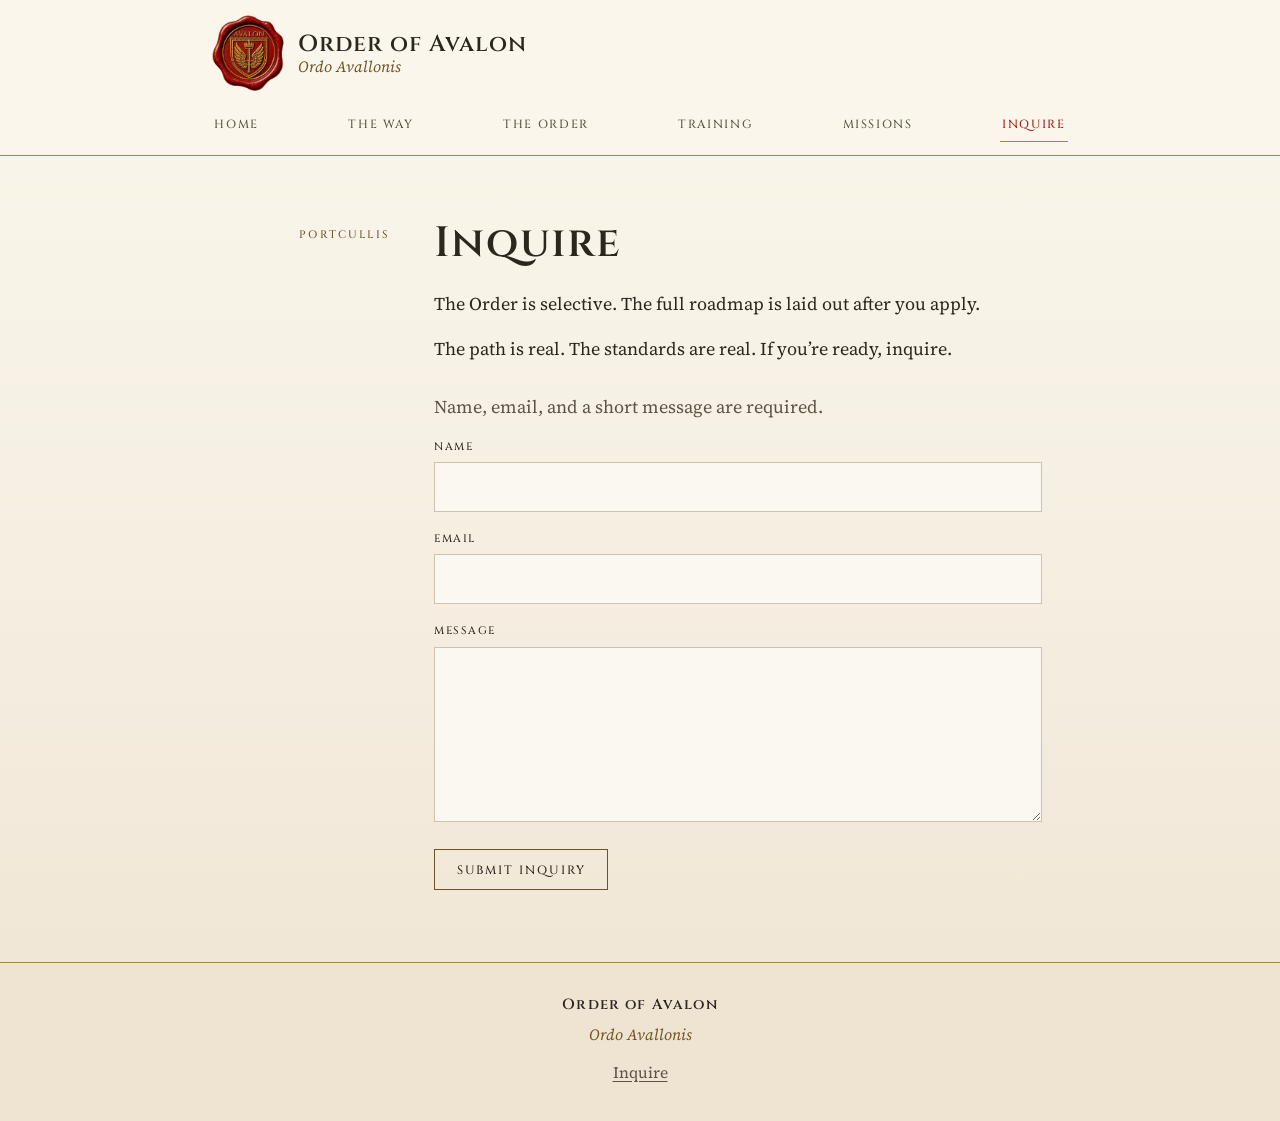
==== inquire.html @ dfb27de9 "Add the public Order of Avalon static site Place the HTML pages, stylesheet, seal, and GitHub Pages " ====
<!DOCTYPE html>
<html lang="en">
<head>
  <meta charset="utf-8">
  <meta name="viewport" content="width=device-width, initial-scale=1">
  <title>Inquire — Order of Avalon</title>
  <meta name="description" content="The Order of Avalon is selective. The path is real. The standards are real. If you're ready, inquire.">
  <meta name="theme-color" content="#fbf6ec">
  <link rel="icon" href="assets/seal.png" type="image/png">
  <link rel="preconnect" href="https://fonts.googleapis.com">
  <link rel="preconnect" href="https://fonts.gstatic.com" crossorigin>
  <link href="https://fonts.googleapis.com/css2?family=Cinzel:wght@500;600&family=Source+Serif+4:ital,opsz,wght@0,8..60,400;0,8..60,500;0,8..60,600;1,8..60,400&display=swap" rel="stylesheet">
  <link rel="stylesheet" href="css/styles.css">
</head>
<body>
  <a class="skip-link" href="#content">Skip to content</a>
  <header class="site-header">
    <div class="header-inner">
      <a class="brand" href="index.html">
        <img class="seal" src="assets/seal.png" width="393" height="415" alt="Order of Avalon seal">
        <span class="wordmark">
          <span class="name">Order of Avalon</span>
          <span class="latin">Ordo Avallonis</span>
        </span>
      </a>
      <nav class="site-nav" aria-label="Primary">
        <ul>
          <li><a href="index.html">Home</a></li>
          <li><a href="the-way.html">The Way</a></li>
          <li><a href="the-order.html">The Order</a></li>
          <li><a href="training.html">Training</a></li>
          <li><a href="missions.html">Missions</a></li>
          <li><a href="inquire.html" aria-current="page">Inquire</a></li>
        </ul>
      </nav>
    </div>
  </header>
  <main id="content" tabindex="-1">
    <article class="page">
      <p class="room">Portcullis</p>
      <div class="sheet">
        <h1>Inquire</h1>
        <p>The Order is selective. The full roadmap is laid out after you apply.</p>
        <p>The path is real. The standards are real. If you’re ready, inquire.</p>
        <noscript>
          <p class="quiet-note">If the form cannot be submitted from your browser, you will be able to reach the Order once a contact method is published.</p>
        </noscript>
        <!-- Set action to the form endpoint at deploy. Leave it unset until then. -->
        <form id="inquire-form" class="inquire-form" method="post" aria-describedby="required-note">
          <p class="quiet-note" id="required-note">Name, email, and a short message are required.</p>
          <div class="field">
            <label for="name">Name</label>
            <input id="name" name="name" type="text" autocomplete="name" required>
          </div>
          <div class="field">
            <label for="email">Email</label>
            <input id="email" name="email" type="email" autocomplete="email" required>
          </div>
          <div class="field">
            <label for="message">Message</label>
            <textarea id="message" name="message" rows="6" required></textarea>
          </div>
          <div class="form-actions">
            <button class="button" type="submit">Submit inquiry</button>
          </div>
          <p id="form-status" class="form-status" role="status" hidden></p>
        </form>
      </div>
    </article>
  </main>
  <footer class="site-footer">
    <div class="footer-inner">
      <p class="footer-mark">Order of Avalon</p>
      <p class="footer-latin">Ordo Avallonis</p>
      <p class="footer-inquire"><a href="inquire.html" aria-current="page">Inquire</a></p>
    </div>
  </footer>
  <script>
    (function () {
      var form = document.getElementById("inquire-form");
      if (!form || form.getAttribute("action")) return;
      form.addEventListener("submit", function (event) {
        event.preventDefault();
        var status = document.getElementById("form-status");
        if (!status) return;
        status.hidden = false;
        status.textContent = "Nothing was sent. The form is not connected, so your inquiry did not reach the Order.";
      });
    }());
  </script>
</body>
</html>
---- css/styles.css ----
/* Order of Avalon — public site
   Sunlit parchment, iron ink, a thread of gold.
   Seal red is an accent, used sparingly. */

:root {
  --parchment: #f6f0e4;
  --parchment-top: #fbf6ec;
  --parchment-deep: #efe4d2;
  --ink: #2c261f;
  --ink-soft: #5c5346;
  --seal: #9e1a15;
  --seal-deep: #7c1410;
  --gold: #a6843d;
  --gold-deep: #6e5424;
  --line: #e0d4c0;
  --field: #fbf8f2;
  --field-line: #cfc3ad;
  --measure: 38rem;
  --page: 56rem;
}

*,
*::before,
*::after {
  box-sizing: border-box;
}

html {
  color-scheme: light;
  font-size: 100%;
}

body {
  margin: 0;
  min-height: 100vh;
  display: flex;
  flex-direction: column;
  color: var(--ink);
  background-color: var(--parchment);
  background-image: linear-gradient(180deg, var(--parchment-top) 0%, var(--parchment) 42%, var(--parchment-deep) 100%);
  font-family: "Source Serif 4", Palatino, "Palatino Linotype", "Book Antiqua", Georgia, serif;
  font-size: 1.125rem;
  line-height: 1.65;
  text-wrap: pretty;
}

::selection {
  background: #e7d3a1;
  color: var(--ink);
}

img {
  max-width: 100%;
  height: auto;
}

a {
  color: inherit;
}

:focus-visible {
  outline: 2px solid var(--seal);
  outline-offset: 3px;
}

.skip-link {
  position: absolute;
  left: 0.75rem;
  top: -4rem;
  z-index: 20;
  padding: 0.5rem 0.75rem;
  background: var(--ink);
  color: var(--parchment-top);
  text-decoration: none;
}

.skip-link:focus {
  top: 0.75rem;
}

/* Header */

.site-header {
  position: relative;
  background: var(--parchment-top);
  border-bottom: 1px solid var(--line);
}

.site-header::after {
  content: "";
  position: absolute;
  left: 0;
  right: 0;
  bottom: -1px;
  height: 1px;
  background: var(--gold);
}

.header-inner {
  max-width: var(--page);
  margin-inline: auto;
  padding: 0.95rem 1.25rem 0.8rem;
  display: flex;
  flex-direction: column;
  align-items: stretch;
  gap: 0.8rem;
}

.brand {
  display: flex;
  align-items: center;
  gap: 0.85rem;
  width: fit-content;
  max-width: 100%;
  color: inherit;
  text-decoration: none;
}

.seal {
  height: 3.75rem;
  width: auto;
  flex: none;
  display: block;
}

.wordmark {
  display: flex;
  flex-direction: column;
  align-items: flex-start;
  gap: 0.2rem;
  min-width: 0;
}

.name,
.footer-mark,
h1,
h2,
.site-nav a,
.button,
.field label,
.virtues li,
.room {
  font-family: Cinzel, Palatino, "Palatino Linotype", Georgia, serif;
}

.name {
  font-weight: 600;
  font-size: clamp(1.05rem, 2.5vw, 1.45rem);
  letter-spacing: 0.045em;
  line-height: 1.05;
}

.brand:hover .name {
  color: var(--seal);
}

.latin,
.footer-latin {
  font-family: "Source Serif 4", Palatino, "Palatino Linotype", Georgia, serif;
  font-style: italic;
  font-weight: 400;
  color: var(--gold-deep);
}

.latin {
  font-size: 0.98rem;
  line-height: 1;
}

.site-nav ul {
  display: flex;
  flex-wrap: wrap;
  align-items: center;
  gap: 0.15rem 1.15rem;
  list-style: none;
  margin: 0;
  padding: 0.15rem 0 0;
}

.site-nav a {
  display: inline-block;
  padding: 0.55rem 0.15rem 0.4rem;
  font-weight: 500;
  font-size: 0.68rem;
  letter-spacing: 0.12em;
  text-transform: uppercase;
  text-decoration: none;
  color: var(--ink-soft);
  border-bottom: 1px solid transparent;
}

.site-nav a:hover {
  color: var(--seal);
}

.site-nav a[aria-current="page"] {
  color: var(--seal);
  border-bottom-color: var(--gold);
}

/* Page */

main {
  flex: 1;
  scroll-margin-top: 1rem;
}

main:focus {
  outline: none;
}

.page {
  max-width: var(--page);
  margin-inline: auto;
  padding: 2.5rem 1.25rem 4.5rem;
}

.room {
  margin: 0 0 0.85rem;
  font-weight: 500;
  font-size: 0.68rem;
  letter-spacing: 0.2em;
  text-transform: uppercase;
  color: var(--gold-deep);
}

.sheet > :first-child {
  margin-top: 0;
}

h1 {
  margin: 0 0 1.25rem;
  font-weight: 600;
  font-size: clamp(2rem, 5vw, 2.65rem);
  line-height: 1.15;
  letter-spacing: 0.03em;
  text-wrap: balance;
}

h1.pitch {
  font-family: "Source Serif 4", Palatino, "Palatino Linotype", Georgia, serif;
  font-weight: 500;
  font-size: clamp(1.45rem, 2.6vw, 1.85rem);
  line-height: 1.4;
  letter-spacing: 0;
  text-wrap: pretty;
}

h2 {
  margin: 2.75rem 0 0.85rem;
  font-weight: 600;
  font-size: 1.2rem;
  letter-spacing: 0.04em;
  line-height: 1.3;
  text-wrap: balance;
}

h2::before {
  content: "";
  display: block;
  width: 2rem;
  height: 1px;
  margin-bottom: 0.7rem;
  background: var(--gold);
}

p {
  margin: 0 0 1rem;
}

.rule {
  width: 2rem;
  height: 1px;
  margin: 1.75rem 0;
  border: 0;
  background: var(--gold);
}

.sheet a:not(.button) {
  color: var(--seal);
  text-decoration-thickness: 1px;
  text-underline-offset: 0.18em;
}

.sheet a:not(.button):hover {
  color: var(--seal-deep);
}

.sheet a:not(.button):visited {
  color: var(--seal);
}

.marks {
  list-style: none;
  margin: 0 0 1rem;
  padding: 0;
}

.marks li {
  position: relative;
  margin: 0.5rem 0;
  padding-left: 1.15rem;
}

.marks li::before {
  content: "";
  position: absolute;
  left: 0;
  top: 0.72em;
  width: 0.55rem;
  height: 1px;
  background: var(--gold);
}

.virtues {
  list-style: none;
  margin: 0.35rem 0 1.1rem;
  padding: 0;
}

.virtues li {
  display: inline;
  font-size: 0.92rem;
  letter-spacing: 0.05em;
}

.virtues li:not(:last-child)::after {
  content: " · ";
  color: var(--gold);
  letter-spacing: 0;
}

.door {
  margin: 2.25rem 0 0;
}

.button {
  display: inline-block;
  margin: 0;
  padding: 0.85rem 1.35rem;
  border: 1px solid var(--gold-deep);
  background: transparent;
  color: var(--ink);
  font-weight: 500;
  font-size: 0.75rem;
  letter-spacing: 0.16em;
  line-height: 1;
  text-transform: uppercase;
  text-decoration: none;
  cursor: pointer;
}

.button:hover {
  background: var(--seal);
  border-color: var(--seal);
  color: var(--parchment-top);
}

.button:active {
  background: var(--seal-deep);
  border-color: var(--seal-deep);
}

/* Inquire */

.quiet-note {
  color: var(--ink-soft);
}

.inquire-form {
  margin-top: 1.75rem;
}

.field {
  margin: 0 0 1.15rem;
}

.field label {
  display: block;
  margin-bottom: 0.4rem;
  font-weight: 500;
  font-size: 0.68rem;
  letter-spacing: 0.14em;
  text-transform: uppercase;
}

input,
textarea {
  width: 100%;
  padding: 0.7rem 0.75rem;
  border: 1px solid var(--field-line);
  border-radius: 0;
  background: var(--field);
  color: var(--ink);
  font: inherit;
  font-size: 1.05rem;
  line-height: 1.5;
}

textarea {
  resize: vertical;
  min-height: 9rem;
}

input:focus,
textarea:focus {
  outline: 2px solid var(--gold-deep);
  outline-offset: 1px;
  border-color: var(--gold-deep);
}

input:user-invalid,
textarea:user-invalid {
  border-color: var(--seal);
}

.form-actions {
  margin-top: 0.35rem;
}

.form-status {
  margin-top: 1rem;
  color: var(--ink-soft);
}

/* Footer */

.site-footer {
  position: relative;
  background: var(--parchment-deep);
  border-top: 1px solid var(--line);
  padding: 1.85rem 1.25rem 2.25rem;
}

.site-footer::before {
  content: "";
  position: absolute;
  left: 0;
  right: 0;
  top: -1px;
  height: 1px;
  background: var(--gold);
}

.footer-inner {
  max-width: var(--page);
  margin-inline: auto;
  text-align: center;
}

.footer-mark {
  margin: 0;
  font-weight: 600;
  font-size: 0.92rem;
  letter-spacing: 0.08em;
}

.footer-latin {
  margin: 0.28rem 0 0.75rem;
  font-size: 0.98rem;
}

.footer-inquire {
  margin: 0;
  font-size: 0.98rem;
}

.footer-inquire a {
  color: var(--ink-soft);
  text-underline-offset: 0.18em;
}

.footer-inquire a:hover {
  color: var(--seal);
}

@media (min-width: 720px) {
  .seal {
    height: 4.75rem;
  }

  .page {
    padding-top: 3.5rem;
  }

  .site-nav a {
    font-size: 0.74rem;
    letter-spacing: 0.14em;
  }
}

@media (min-width: 960px) {
  main {
    scroll-margin-top: 11rem;
  }

  .site-header {
    position: sticky;
    top: 0;
    z-index: 5;
  }

  .site-nav ul {
    justify-content: space-between;
  }

  .page {
    display: grid;
    grid-template-columns: 9.5rem minmax(0, var(--measure));
    column-gap: 2.75rem;
    justify-content: center;
    align-items: start;
    padding-top: 4rem;
  }

  .room {
    position: sticky;
    top: 10.75rem;
    margin: 0.4rem 0 0;
    text-align: right;
  }
}

@media (prefers-reduced-motion: reduce) {
  *,
  *::before,
  *::after {
    transition: none !important;
  }
}

@media print {
  .skip-link {
    display: none;
  }

  body {
    background: #fff;
    color: #000;
  }

  .site-header,
  .site-footer {
    position: static;
    background: #fff;
  }

  .site-header::after,
  .site-footer::before,
  h2::before {
    background: #000;
  }

  a {
    text-decoration: underline;
  }
}
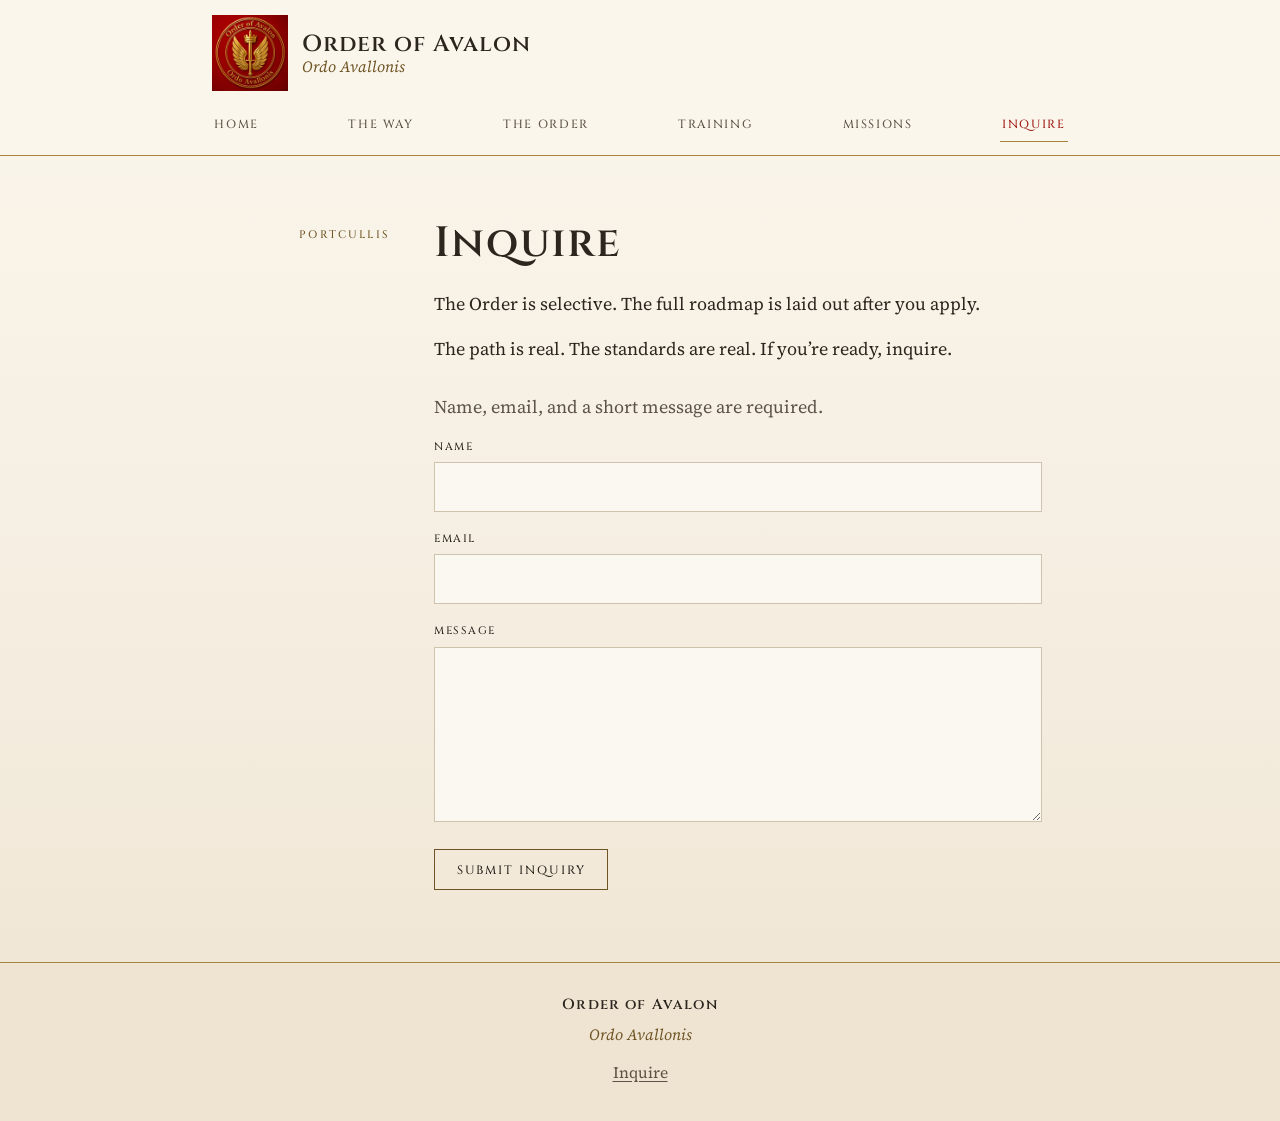
==== commit 90aef7a0: "Use the official seal and homepage banner Replace the wax-stamp header mark with the official seal o" ====
--- a/inquire.html
+++ b/inquire.html
@@ -6,7 +6,7 @@
   <title>Inquire — Order of Avalon</title>
   <meta name="description" content="The Order of Avalon is selective. The path is real. The standards are real. If you're ready, inquire.">
   <meta name="theme-color" content="#fbf6ec">
-  <link rel="icon" href="assets/seal.png" type="image/png">
+  <link rel="icon" href="assets/seal.jpg" type="image/jpeg">
   <link rel="preconnect" href="https://fonts.googleapis.com">
   <link rel="preconnect" href="https://fonts.gstatic.com" crossorigin>
   <link href="https://fonts.googleapis.com/css2?family=Cinzel:wght@500;600&family=Source+Serif+4:ital,opsz,wght@0,8..60,400;0,8..60,500;0,8..60,600;1,8..60,400&display=swap" rel="stylesheet">
@@ -17,7 +17,7 @@
   <header class="site-header">
     <div class="header-inner">
       <a class="brand" href="index.html">
-        <img class="seal" src="assets/seal.png" width="393" height="415" alt="Order of Avalon seal">
+        <img class="seal" src="assets/seal.jpg" width="1408" height="1408" alt="Order of Avalon seal">
         <span class="wordmark">
           <span class="name">Order of Avalon</span>
           <span class="latin">Ordo Avallonis</span>
--- a/css/styles.css
+++ b/css/styles.css
@@ -198,6 +198,18 @@
   border-bottom-color: var(--gold);
 }
 
+/* Homepage banner */
+
+.hero {
+  background: #6e1012;
+}
+
+.hero img {
+  display: block;
+  width: 100%;
+  height: auto;
+}
+
 /* Page */
 
 main {
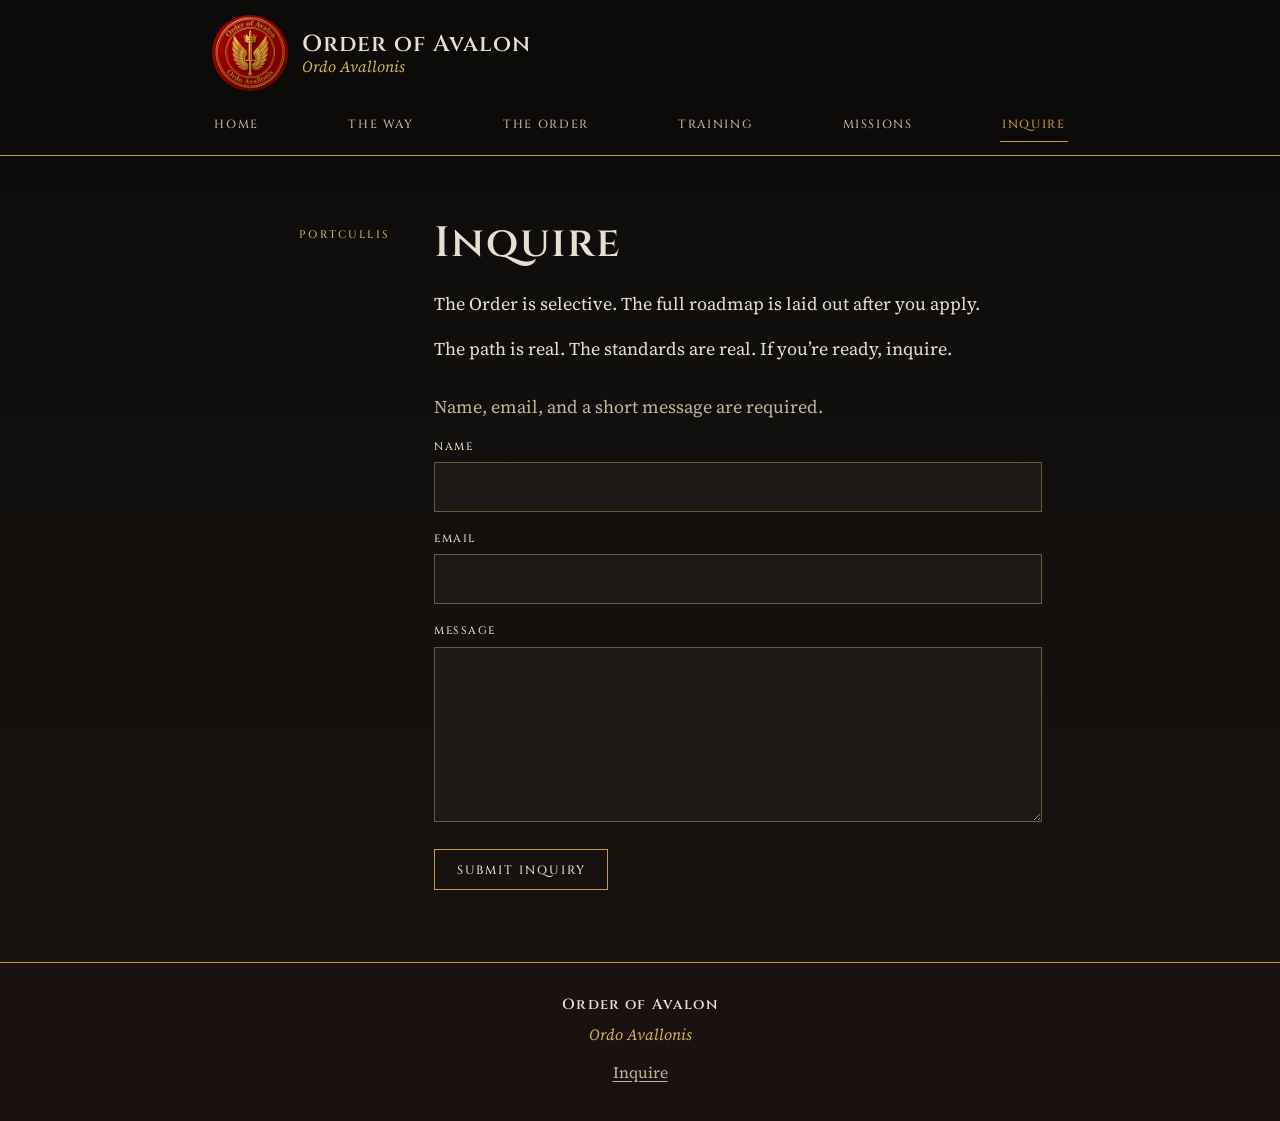
==== commit 9f0f1aef: "Apply the approved dark theme Replace the stylesheet with the approved dark palette and set the them" ====
--- a/inquire.html
+++ b/inquire.html
@@ -5,7 +5,7 @@
   <meta name="viewport" content="width=device-width, initial-scale=1">
   <title>Inquire — Order of Avalon</title>
   <meta name="description" content="The Order of Avalon is selective. The path is real. The standards are real. If you're ready, inquire.">
-  <meta name="theme-color" content="#fbf6ec">
+  <meta name="theme-color" content="#12100E">
   <link rel="icon" href="assets/seal.jpg" type="image/jpeg">
   <link rel="preconnect" href="https://fonts.googleapis.com">
   <link rel="preconnect" href="https://fonts.gstatic.com" crossorigin>
--- a/css/styles.css
+++ b/css/styles.css
@@ -1,20 +1,20 @@
-/* Order of Avalon — public site
-   Sunlit parchment, iron ink, a thread of gold.
-   Seal red is an accent, used sparingly. */
+/* Order of Avalon — dark theme preview
+   Dawn after a long night: warm near-black, parchment ink, a thread of gold.
+   Palette cued from churchofchivalry.com. Seal red is reserved for filled buttons. */
 
 :root {
-  --parchment: #f6f0e4;
-  --parchment-top: #fbf6ec;
-  --parchment-deep: #efe4d2;
-  --ink: #2c261f;
-  --ink-soft: #5c5346;
+  --parchment: #12100e;
+  --parchment-top: #0c0b09;
+  --parchment-deep: #1a1210;
+  --ink: #e7e0d2;
+  --ink-soft: #c4b49a;
   --seal: #9e1a15;
   --seal-deep: #7c1410;
-  --gold: #a6843d;
-  --gold-deep: #6e5424;
-  --line: #e0d4c0;
-  --field: #fbf8f2;
-  --field-line: #cfc3ad;
+  --gold: #c5a035;
+  --gold-deep: #d4b45a;
+  --line: #3a3228;
+  --field: #1c1916;
+  --field-line: #6a5a3c;
   --measure: 38rem;
   --page: 56rem;
 }
@@ -26,7 +26,7 @@
 }
 
 html {
-  color-scheme: light;
+  color-scheme: dark;
   font-size: 100%;
 }
 
@@ -45,8 +45,8 @@
 }
 
 ::selection {
-  background: #e7d3a1;
-  color: var(--ink);
+  background: var(--gold);
+  color: var(--parchment);
 }
 
 img {
@@ -59,7 +59,7 @@
 }
 
 :focus-visible {
-  outline: 2px solid var(--seal);
+  outline: 2px solid var(--gold);
   outline-offset: 3px;
 }
 
@@ -69,7 +69,7 @@
   top: -4rem;
   z-index: 20;
   padding: 0.5rem 0.75rem;
-  background: var(--ink);
+  background: var(--gold);
   color: var(--parchment-top);
   text-decoration: none;
 }
@@ -117,7 +117,8 @@
 }
 
 .seal {
-  height: 3.75rem;
+  height: 4.5rem;
+  border-radius: 50%;
   width: auto;
   flex: none;
   display: block;
@@ -151,7 +152,7 @@
 }
 
 .brand:hover .name {
-  color: var(--seal);
+  color: var(--gold);
 }
 
 .latin,
@@ -190,24 +191,12 @@
 }
 
 .site-nav a:hover {
-  color: var(--seal);
+  color: var(--gold);
 }
 
 .site-nav a[aria-current="page"] {
-  color: var(--seal);
+  color: var(--gold);
   border-bottom-color: var(--gold);
-}
-
-/* Homepage banner */
-
-.hero {
-  background: #6e1012;
-}
-
-.hero img {
-  display: block;
-  width: 100%;
-  height: auto;
 }
 
 /* Page */
@@ -289,17 +278,17 @@
 }
 
 .sheet a:not(.button) {
-  color: var(--seal);
+  color: var(--gold);
   text-decoration-thickness: 1px;
   text-underline-offset: 0.18em;
 }
 
 .sheet a:not(.button):hover {
-  color: var(--seal-deep);
+  color: var(--gold-deep);
 }
 
 .sheet a:not(.button):visited {
-  color: var(--seal);
+  color: var(--gold);
 }
 
 .marks {
@@ -350,7 +339,7 @@
   display: inline-block;
   margin: 0;
   padding: 0.85rem 1.35rem;
-  border: 1px solid var(--gold-deep);
+  border: 1px solid var(--gold);
   background: transparent;
   color: var(--ink);
   font-weight: 500;
@@ -365,7 +354,7 @@
 .button:hover {
   background: var(--seal);
   border-color: var(--seal);
-  color: var(--parchment-top);
+  color: var(--ink);
 }
 
 .button:active {
@@ -416,9 +405,9 @@
 
 input:focus,
 textarea:focus {
-  outline: 2px solid var(--gold-deep);
+  outline: 2px solid var(--gold);
   outline-offset: 1px;
-  border-color: var(--gold-deep);
+  border-color: var(--gold);
 }
 
 input:user-invalid,
@@ -483,7 +472,7 @@
 }
 
 .footer-inquire a:hover {
-  color: var(--seal);
+  color: var(--gold);
 }
 
 @media (min-width: 720px) {
@@ -567,3 +556,17 @@
     text-decoration: underline;
   }
 }
+
+.hero-banner {
+  width: 100%;
+  background: #5a0b0b;
+  border-bottom: 1px solid rgba(197, 160, 53, 0.45);
+}
+.hero-banner img {
+  display: block;
+  width: 100%;
+  height: auto;
+  max-height: 520px;
+  object-fit: cover;
+  object-position: center;
+}
